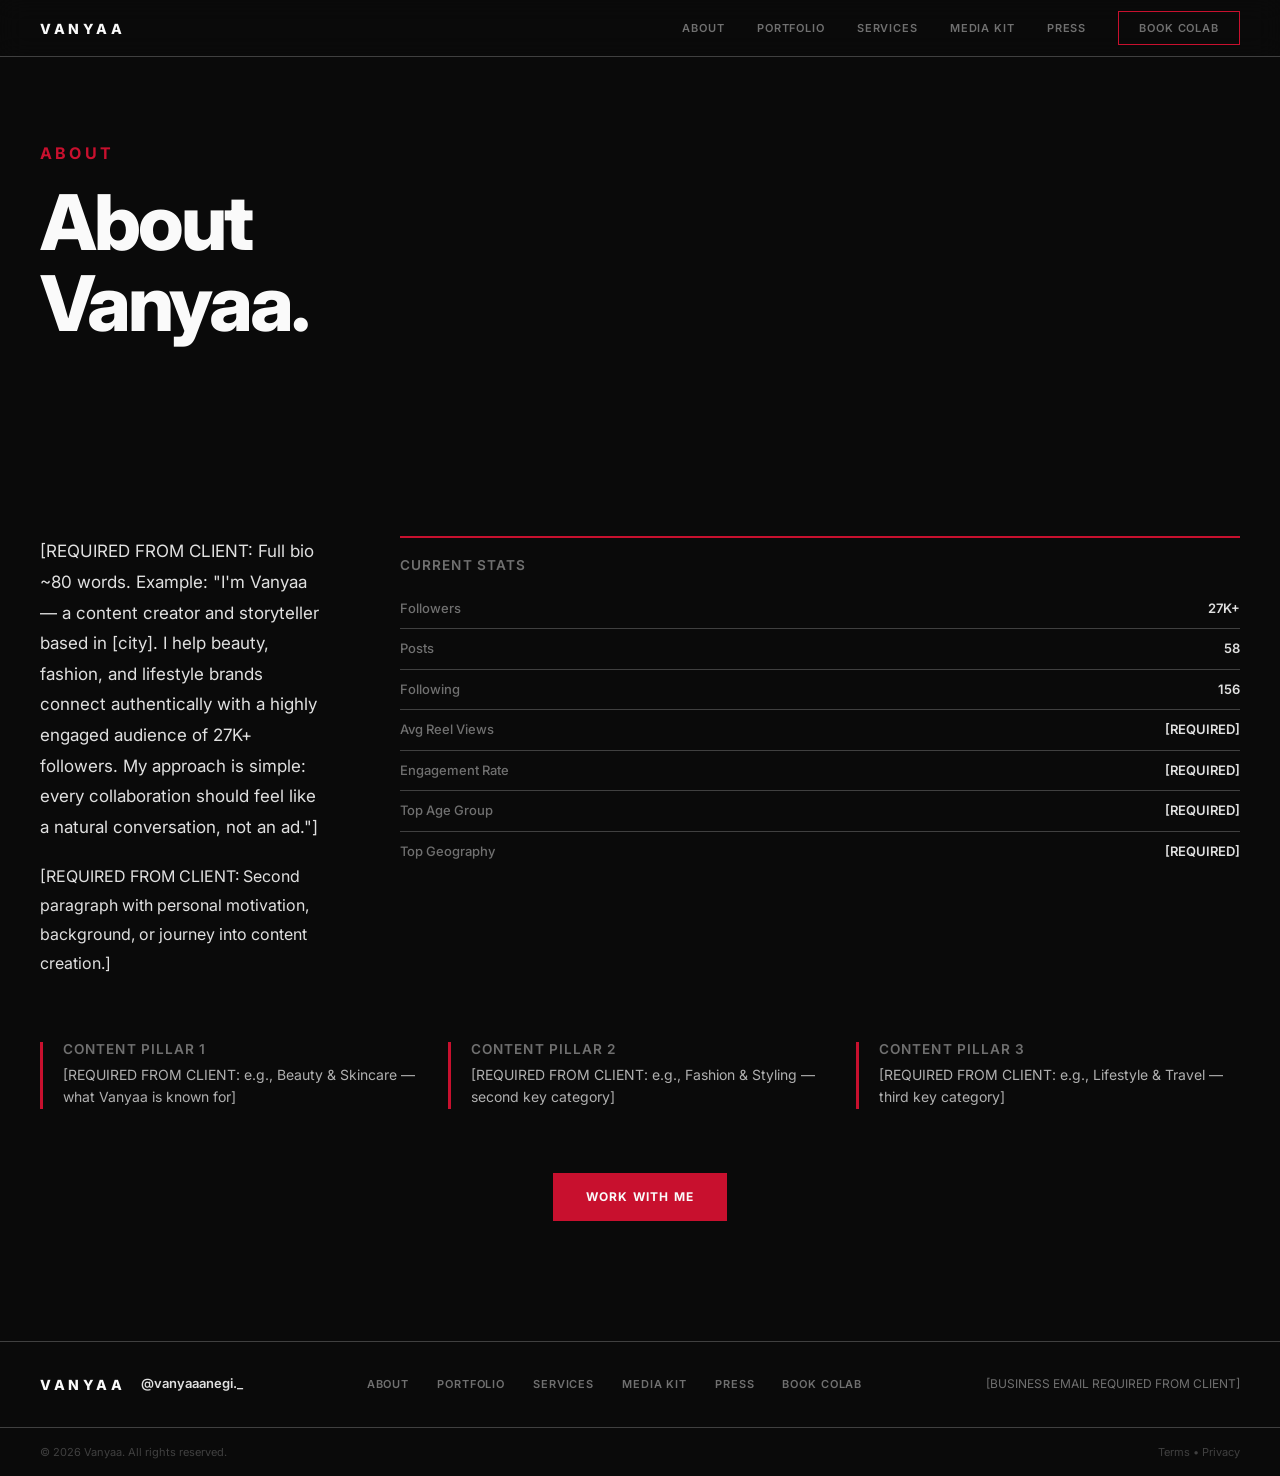
==== about.html @ 0c290fd9 "Initial commit: Vanyaa creator portfolio - Swiss design + full strategy" ====
<!doctype html>
<html lang="en">
  <head>
    <meta charset="UTF-8" />
    <meta name="viewport" content="width=device-width, initial-scale=1.0" />
    <title>About Vanyaa — Creator & Content Strategist</title>
    <meta name="description" content="Meet Vanyaa, Instagram creator @vanyaaanegi._ with 27K+ followers. [REQUIRED FROM CLIENT: one-line bio]" />
    <meta property="og:title" content="About Vanyaa — Creator & Content Strategist" />
    <meta property="og:description" content="Meet Vanyaa (@vanyaaanegi._). [REQUIRED FROM CLIENT: short bio]" />
    <meta property="og:image" content="assets/images/og-image.jpg" />
    <link rel="preconnect" href="https://fonts.googleapis.com" />
    <link rel="preconnect" href="https://fonts.gstatic.com" crossorigin />
    <link href="https://fonts.googleapis.com/css2?family=Inter:wght@300;400;500;600;700;800&display=swap" rel="stylesheet" />
    <link rel="stylesheet" href="assets/css/styles.css" />
  </head>
  <body>
    <header class="site-header" id="navbar">
      <div class="header-inner">
        <div class="brand">VANYAA</div>
        <nav class="nav-links">
          <a href="about.html">About</a>
          <a href="portfolio.html">Portfolio</a>
          <a href="services.html">Services</a>
          <a href="media-kit.html">Media Kit</a>
          <a href="press.html">Press</a>
          <a href="work-with-me.html" class="nav-cta">Book Colab</a>
        </nav>
      </div>
    </header>

    <main>
      <section class="page-header">
        <div class="container">
          <p class="eyebrow">About</p>
          <h1>About<br />Vanyaa.</h1>
        </div>
      </section>

      <section class="section">
        <div class="container">
          <div class="about-grid">
            <div class="about-text">
              <p class="about-text" style="font-size: 17px; line-height: 1.8; color: var(--gray-1);">
                [REQUIRED FROM CLIENT: Full bio ~80 words. Example: "I'm Vanyaa — a content creator and storyteller based in [city]. I help beauty, fashion, and lifestyle brands connect authentically with a highly engaged audience of 27K+ followers. My approach is simple: every collaboration should feel like a natural conversation, not an ad."]
              </p>
              <p class="about-text" style="font-size: 16px; line-height: 1.8; color: var(--gray-1);">
                [REQUIRED FROM CLIENT: Second paragraph with personal motivation, background, or journey into content creation.]
              </p>
            </div>
            <div>
              <div class="stats-block">
                <h4>Current Stats</h4>
                <div class="stat-row"><span class="stat-label">Followers</span><span class="stat-val">27K+</span></div>
                <div class="stat-row"><span class="stat-label">Posts</span><span class="stat-val">58</span></div>
                <div class="stat-row"><span class="stat-label">Following</span><span class="stat-val">156</span></div>
                <div class="stat-row"><span class="stat-label">Avg Reel Views</span><span class="stat-val">[REQUIRED]</span></div>
                <div class="stat-row"><span class="stat-label">Engagement Rate</span><span class="stat-val">[REQUIRED]</span></div>
                <div class="stat-row"><span class="stat-label">Top Age Group</span><span class="stat-val">[REQUIRED]</span></div>
                <div class="stat-row"><span class="stat-label">Top Geography</span><span class="stat-val">[REQUIRED]</span></div>
              </div>
            </div>
          </div>

          <div class="values-grid" style="margin-top: 64px;">
            <div class="value-item">
              <h4>Content Pillar 1</h4>
              <p>[REQUIRED FROM CLIENT: e.g., Beauty & Skincare — what Vanyaa is known for]</p>
            </div>
            <div class="value-item">
              <h4>Content Pillar 2</h4>
              <p>[REQUIRED FROM CLIENT: e.g., Fashion & Styling — second key category]</p>
            </div>
            <div class="value-item">
              <h4>Content Pillar 3</h4>
              <p>[REQUIRED FROM CLIENT: e.g., Lifestyle & Travel — third key category]</p>
            </div>
          </div>

          <div style="text-align: center; margin-top: 64px;">
            <a href="work-with-me.html" class="btn btn-primary">Work With Me</a>
          </div>
        </div>
      </section>
    </main>

    <footer class="site-footer">
      <div class="footer-inner">
        <div class="footer-left">
          <span class="footer-brand">VANYAA</span>
          <span class="footer-name">@vanyaaanegi._</span>
        </div>
        <div class="footer-links">
          <a href="about.html">About</a>
          <a href="portfolio.html">Portfolio</a>
          <a href="services.html">Services</a>
          <a href="media-kit.html">Media Kit</a>
          <a href="press.html">Press</a>
          <a href="work-with-me.html">Book Colab</a>
        </div>
        <div class="footer-right">
          <span>[BUSINESS EMAIL REQUIRED FROM CLIENT]</span>
        </div>
      </div>
      <div class="footer-bottom">
        <span>© 2026 Vanyaa. All rights reserved.</span>
        <span><a href="terms.html" style="color: var(--gray-4);">Terms</a> • <a href="privacy.html" style="color: var(--gray-4);">Privacy</a></span>
      </div>
    </footer>

    <script src="assets/js/main.js"></script>
    <script src="assets/js/analytics.js"></script>
  </body>
</html>
---- assets/css/styles.css ----
/* === VANYAA — PREMIUM CREATOR PORTFOLIO === */
/* Design: Minimal, editorial, Swiss-inspired */
/* Font: Inter (Helvetica-style) */

:root {
  --black: #0a0a0a;
  --white: #fafafa;
  --gray-1: #e0e0e0;
  --gray-2: #b0b0b0;
  --gray-3: #707070;
  --gray-4: #404040;
  --accent: #c8102e;
  --sans: 'Inter', Helvetica, Arial, sans-serif;
}

* { box-sizing: border-box; margin: 0; padding: 0; }

html {
  scroll-behavior: smooth;
  background: var(--black);
}

body {
  font-family: var(--sans);
  color: var(--white);
  background: var(--black);
  line-height: 1.5;
  -webkit-font-smoothing: antialiased;
}

a { color: inherit; text-decoration: none; }

img { max-width: 100%; display: block; }

/* ========= UTILITY ========= */
.container {
  max-width: 1400px;
  margin: 0 auto;
  padding: 0 40px;
}

.btn {
  display: inline-flex;
  align-items: center;
  gap: 8px;
  padding: 14px 32px;
  font-family: var(--sans);
  font-size: 12px;
  font-weight: 700;
  letter-spacing: 0.1em;
  text-transform: uppercase;
  border: 1px solid transparent;
  transition: background 0.2s ease, color 0.2s ease, border-color 0.2s ease;
  cursor: pointer;
}

.btn-primary {
  background: var(--accent);
  color: var(--white);
  border-color: var(--accent);
}

.btn-primary:hover {
  background: transparent;
  color: var(--accent);
}

.btn-outline {
  border-color: var(--gray-4);
  color: var(--gray-2);
}

.btn-outline:hover {
  border-color: var(--white);
  color: var(--white);
}

.btn-sm {
  padding: 10px 20px;
  font-size: 11px;
}

.section {
  padding: 120px 0;
  border-bottom: 1px solid var(--gray-4);
}

.section:last-child {
  border-bottom: none;
}

.eyebrow {
  font-size: 11px;
  font-weight: 700;
  letter-spacing: 0.2em;
  text-transform: uppercase;
  color: var(--accent);
  margin-bottom: 16px;
}

h1, h2, h3, h4 {
  font-family: var(--sans);
  font-weight: 800;
  line-height: 1.05;
  margin: 0;
}

h1 { font-size: clamp(2.5rem, 6vw, 5.5rem); letter-spacing: -0.04em; }
h2 { font-size: clamp(1.8rem, 3.5vw, 2.8rem); letter-spacing: -0.02em; }
h3 { font-size: 1.1rem; font-weight: 700; }
h4 { font-size: 0.85rem; font-weight: 600; text-transform: uppercase; letter-spacing: 0.08em; color: var(--gray-3); }

p {
  font-size: 15px;
  line-height: 1.7;
  color: var(--gray-2);
  margin: 0;
}

/* ========= HEADER ========= */
.site-header {
  position: fixed;
  top: 0;
  left: 0;
  right: 0;
  z-index: 100;
  background: rgba(10, 10, 10, 0.9);
  backdrop-filter: blur(12px);
  border-bottom: 1px solid var(--gray-4);
  transition: background 0.3s ease;
}

.site-header.scrolled {
  background: rgba(10, 10, 10, 0.97);
}

.header-inner {
  max-width: 1400px;
  margin: 0 auto;
  padding: 0 40px;
  height: 56px;
  display: flex;
  align-items: center;
  justify-content: space-between;
}

.brand {
  font-size: 14px;
  font-weight: 800;
  letter-spacing: 0.25em;
  color: var(--white);
}

.nav-links {
  display: flex;
  align-items: center;
  gap: 32px;
}

.nav-links a {
  font-size: 11px;
  font-weight: 600;
  letter-spacing: 0.08em;
  text-transform: uppercase;
  color: var(--gray-3);
  transition: color 0.2s ease;
}

.nav-links a:hover {
  color: var(--white);
}

.nav-cta {
  padding: 8px 20px;
  font-size: 11px;
  font-weight: 700;
  letter-spacing: 0.1em;
  text-transform: uppercase;
  border: 1px solid var(--accent);
  color: var(--accent);
  transition: background 0.2s ease, color 0.2s ease;
}

.nav-cta:hover {
  background: var(--accent);
  color: var(--white);
}

/* ========= HERO ========= */
.hero {
  min-height: 100vh;
  display: flex;
  flex-direction: column;
  justify-content: center;
  padding-top: 120px !important;
  padding-bottom: 60px !important;
}

.hero-grid {
  display: grid;
  grid-template-columns: 1fr 280px;
  gap: 80px;
  align-items: end;
}

.hero-text { align-self: center; }

.hero h1 {
  margin-bottom: 20px;
  line-height: 0.95;
}

.hero-handle {
  display: block;
  font-size: clamp(1rem, 2vw, 1.4rem);
  font-weight: 400;
  letter-spacing: 0.02em;
  color: var(--gray-3);
  margin-top: 16px;
}

.hero-actions {
  display: flex;
  gap: 16px;
  margin-top: 40px;
  flex-wrap: wrap;
}

.hero-meta {
  display: flex;
  flex-direction: column;
  gap: 12px;
  align-self: end;
  padding-bottom: 8px;
}

.meta-item {
  border-left: 2px solid var(--gray-4);
  padding-left: 16px;
}

.meta-label {
  display: block;
  font-size: 10px;
  font-weight: 700;
  letter-spacing: 0.15em;
  text-transform: uppercase;
  color: var(--gray-3);
  margin-bottom: 4px;
}

.meta-value {
  display: block;
  font-size: 13px;
  font-weight: 600;
  color: var(--gray-1);
}

/* ========= METRICS STRIP ========= */
.metrics-strip {
  display: grid;
  grid-template-columns: repeat(4, 1fr);
  gap: 32px;
  padding: 48px 0;
  border-top: 1px solid var(--gray-4);
  border-bottom: 1px solid var(--gray-4);
  margin: 80px 0;
}

.metric-item {
  text-align: center;
}

.metric-value {
  display: block;
  font-size: clamp(1.8rem, 3.5vw, 3rem);
  font-weight: 800;
  letter-spacing: -0.03em;
  line-height: 1;
  margin-bottom: 8px;
}

.metric-label {
  font-size: 11px;
  font-weight: 600;
  letter-spacing: 0.08em;
  text-transform: uppercase;
  color: var(--gray-3);
}

/* ========= CAMPAIGN CARDS ========= */
.campaigns-grid {
  display: grid;
  grid-template-columns: repeat(3, 1fr);
  gap: 24px;
  margin-top: 32px;
}

.campaign-card {
  border: 1px solid var(--gray-4);
  padding: 24px;
  transition: border-color 0.2s ease;
}

.campaign-card:hover {
  border-color: var(--gray-2);
}

.campaign-brand {
  font-size: 10px;
  font-weight: 700;
  letter-spacing: 0.2em;
  text-transform: uppercase;
  color: var(--accent);
  margin-bottom: 12px;
}

.campaign-card h3 {
  font-size: 1rem;
  margin-bottom: 8px;
}

.campaign-card p {
  font-size: 13px;
  color: var(--gray-3);
  margin-bottom: 16px;
}

.campaign-placeholder {
  width: 100%;
  height: 180px;
  background: var(--gray-4);
  margin-bottom: 16px;
  display: flex;
  align-items: center;
  justify-content: center;
  font-size: 11px;
  color: var(--gray-3);
  text-transform: uppercase;
  letter-spacing: 0.1em;
}

/* ========= WHY BRANDS ========= */
.why-grid {
  display: grid;
  grid-template-columns: repeat(3, 1fr);
  gap: 32px;
  margin-top: 32px;
}

.why-item {
  border-top: 2px solid var(--accent);
  padding-top: 20px;
}

.why-item h3 {
  font-size: 1rem;
  margin-bottom: 10px;
}

.why-item p {
  font-size: 14px;
  color: var(--gray-2);
  line-height: 1.65;
}

/* ========= TESTIMONIALS PREVIEW ========= */
.testimonials-preview {
  display: grid;
  grid-template-columns: repeat(2, 1fr);
  gap: 24px;
  margin-top: 32px;
}

.testimonial-card {
  border: 1px solid var(--gray-4);
  padding: 32px;
}

.testimonial-card blockquote {
  font-size: 15px;
  line-height: 1.7;
  color: var(--gray-1);
  margin-bottom: 20px;
  font-style: italic;
}

.testimonial-author {
  font-size: 12px;
  font-weight: 600;
  color: var(--white);
}

.testimonial-role {
  font-size: 11px;
  color: var(--gray-3);
}

/* ========= CTA SECTION ========= */
.cta-section {
  text-align: center;
  padding: 80px 0;
  border-top: 1px solid var(--gray-4);
  border-bottom: 1px solid var(--gray-4);
  margin-top: 80px;
}

.cta-section h2 {
  max-width: 20ch;
  margin: 0 auto 16px;
}

.cta-section p {
  max-width: 50ch;
  margin: 0 auto 32px;
}

/* ========= FOOTER ========= */
.site-footer {
  border-top: 1px solid var(--gray-4);
  max-width: 1400px;
  margin: 0 auto;
}

.footer-inner {
  padding: 32px 40px;
  display: flex;
  align-items: center;
  justify-content: space-between;
  flex-wrap: wrap;
  gap: 16px;
}

.footer-left {
  display: flex;
  align-items: center;
  gap: 16px;
}

.footer-brand {
  font-size: 14px;
  font-weight: 800;
  letter-spacing: 0.25em;
  color: var(--white);
}

.footer-name {
  font-size: 13px;
  font-weight: 600;
  color: var(--gray-1);
}

.footer-links {
  display: flex;
  gap: 28px;
}

.footer-links a {
  font-size: 11px;
  font-weight: 600;
  letter-spacing: 0.08em;
  text-transform: uppercase;
  color: var(--gray-3);
  transition: color 0.2s ease;
}

.footer-links a:hover {
  color: var(--white);
}

.footer-right {
  font-size: 12px;
  color: var(--gray-3);
}

.footer-bottom {
  max-width: 1400px;
  margin: 0 auto;
  padding: 16px 40px;
  border-top: 1px solid var(--gray-4);
  display: flex;
  justify-content: space-between;
  font-size: 11px;
  color: var(--gray-4);
}

/* ========= PAGE HEADER ========= */
.page-header {
  padding: 140px 0 60px;
}

.page-header h1 {
  margin-bottom: 12px;
}

.page-header p {
  max-width: 50ch;
  font-size: 16px;
}

/* ========= ABOUT PAGE ========= */
.about-grid {
  display: grid;
  grid-template-columns: 280px 1fr;
  gap: 80px;
  align-items: start;
}

.about-text p {
  font-size: 16px;
  line-height: 1.8;
  color: var(--gray-1);
  margin-bottom: 20px;
}

.about-text p:last-child { margin-bottom: 0; }

.stats-block {
  border-top: 2px solid var(--accent);
  padding-top: 20px;
  margin-bottom: 24px;
}

.stats-block h4 {
  margin-bottom: 16px;
}

.stat-row {
  display: flex;
  justify-content: space-between;
  padding: 10px 0;
  border-bottom: 1px solid var(--gray-4);
  font-size: 13px;
}

.stat-row:last-child { border-bottom: none; }

.stat-label {
  color: var(--gray-3);
  font-weight: 500;
}

.stat-val {
  color: var(--gray-1);
  font-weight: 600;
}

.values-grid {
  display: grid;
  grid-template-columns: repeat(3, 1fr);
  gap: 24px;
  margin-top: 40px;
}

.value-item {
  border-left: 3px solid var(--accent);
  padding-left: 20px;
}

.value-item h4 { margin-bottom: 8px; }

.value-item p {
  font-size: 14px;
  color: var(--gray-2);
  line-height: 1.6;
}

/* ========= PORTFOLIO PAGE ========= */
.filter-bar {
  display: flex;
  gap: 12px;
  margin: 32px 0;
  flex-wrap: wrap;
}

.filter-btn {
  padding: 8px 16px;
  font-size: 11px;
  font-weight: 600;
  letter-spacing: 0.08em;
  text-transform: uppercase;
  background: transparent;
  color: var(--gray-3);
  border: 1px solid var(--gray-4);
  cursor: pointer;
  transition: all 0.2s ease;
  font-family: var(--sans);
}

.filter-btn:hover,
.filter-btn.active {
  border-color: var(--accent);
  color: var(--accent);
}

.portfolio-grid {
  display: grid;
  grid-template-columns: repeat(3, 1fr);
  gap: 24px;
}

.portfolio-card {
  border: 1px solid var(--gray-4);
  transition: border-color 0.2s ease;
}

.portfolio-card:hover {
  border-color: var(--gray-2);
}

.portfolio-thumb {
  width: 100%;
  height: 220px;
  background: var(--gray-4);
  display: flex;
  align-items: center;
  justify-content: center;
  font-size: 10px;
  color: var(--gray-3);
  text-transform: uppercase;
  letter-spacing: 0.1em;
}

.portfolio-content {
  padding: 20px;
}

.portfolio-brand {
  font-size: 10px;
  font-weight: 700;
  letter-spacing: 0.15em;
  text-transform: uppercase;
  color: var(--accent);
  margin-bottom: 8px;
}

.portfolio-content h3 {
  font-size: 1rem;
  margin-bottom: 6px;
}

.portfolio-meta {
  display: flex;
  gap: 16px;
  margin: 12px 0;
  font-size: 11px;
  color: var(--gray-3);
}

.metric-badges {
  display: flex;
  gap: 8px;
  flex-wrap: wrap;
}

.badge {
  padding: 4px 10px;
  font-size: 10px;
  font-weight: 600;
  letter-spacing: 0.05em;
  background: rgba(200, 16, 46, 0.1);
  color: var(--accent);
  border: 1px solid rgba(200, 16, 46, 0.3);
}

.portfolio-cta {
  margin-top: 16px;
  padding-top: 16px;
  border-top: 1px solid var(--gray-4);
}

/* ========= SERVICES PAGE ========= */
.services-table {
  width: 100%;
  border-collapse: collapse;
  margin-top: 32px;
}

.services-table th,
.services-table td {
  padding: 16px 20px;
  text-align: left;
  border-bottom: 1px solid var(--gray-4);
  font-size: 14px;
}

.services-table th {
  font-size: 11px;
  font-weight: 700;
  letter-spacing: 0.1em;
  text-transform: uppercase;
  color: var(--gray-3);
}

.services-table td {
  color: var(--gray-2);
}

.services-table tr:hover td {
  background: rgba(255, 255, 255, 0.02);
}

.addons-grid {
  display: grid;
  grid-template-columns: repeat(3, 1fr);
  gap: 24px;
  margin-top: 48px;
}

.addon-card {
  border: 1px solid var(--gray-4);
  padding: 24px;
}

.addon-card h4 { margin-bottom: 8px; }

.addon-card p {
  font-size: 14px;
  color: var(--gray-2);
  line-height: 1.6;
}

.pricing-note {
  margin-top: 48px;
  padding: 32px;
  border: 1px solid var(--gray-4);
  text-align: center;
}

.pricing-note h3 {
  margin-bottom: 12px;
}

/* ========= MEDIA KIT PAGE ========= */
.kit-section {
  margin-bottom: 48px;
}

.kit-section:last-child { margin-bottom: 0; }

.kit-section h3 {
  font-size: 1rem;
  margin-bottom: 16px;
  padding-bottom: 12px;
  border-bottom: 1px solid var(--gray-4);
}

.kit-placeholder {
  padding: 24px;
  background: rgba(255, 255, 255, 0.03);
  border: 1px dashed var(--gray-4);
  text-align: center;
  font-size: 13px;
  color: var(--gray-3);
  margin-top: 16px;
}

.download-btn {
  display: inline-flex;
  align-items: center;
  gap: 10px;
  padding: 16px 36px;
  background: var(--accent);
  color: var(--white);
  font-size: 12px;
  font-weight: 700;
  letter-spacing: 0.1em;
  text-transform: uppercase;
  border: none;
  cursor: pointer;
  transition: background 0.2s ease;
  font-family: var(--sans);
}

.download-btn:hover {
  background: #a00d25;
}

.update-note {
  font-size: 12px;
  color: var(--gray-3);
  margin-top: 16px;
}

/* ========= WORK WITH ME (FORM) ========= */
.form-container {
  max-width: 720px;
  margin: 0 auto;
}

.form-group {
  margin-bottom: 24px;
}

.form-group label {
  display: block;
  font-size: 11px;
  font-weight: 700;
  letter-spacing: 0.1em;
  text-transform: uppercase;
  color: var(--gray-3);
  margin-bottom: 8px;
}

.form-group input,
.form-group select,
.form-group textarea {
  width: 100%;
  padding: 14px 16px;
  font-family: var(--sans);
  font-size: 14px;
  color: var(--white);
  background: rgba(255, 255, 255, 0.05);
  border: 1px solid var(--gray-4);
  transition: border-color 0.2s ease;
}

.form-group input:focus,
.form-group select:focus,
.form-group textarea:focus {
  outline: none;
  border-color: var(--accent);
}

.form-group textarea {
  min-height: 120px;
  resize: vertical;
}

.form-group select {
  cursor: pointer;
  -webkit-appearance: none;
  appearance: none;
  background-image: url("data:image/svg+xml,%3Csvg xmlns='http://www.w3.org/2000/svg' width='12' height='8'%3E%3Cpath d='M1 1l5 5 5-5' stroke='%23707070' stroke-width='1.5' fill='none'/%3E%3C/svg%3E");
  background-repeat: no-repeat;
  background-position: right 16px center;
}

.checkbox-group {
  display: flex;
  flex-wrap: wrap;
  gap: 12px;
}

.checkbox-item {
  display: flex;
  align-items: center;
  gap: 8px;
}

.checkbox-item input[type="checkbox"] {
  width: 16px;
  height: 16px;
  accent-color: var(--accent);
}

.checkbox-item label {
  font-size: 13px;
  color: var(--gray-2);
  text-transform: none;
  letter-spacing: normal;
  font-weight: 500;
}

.consent-group {
  display: flex;
  align-items: flex-start;
  gap: 12px;
  padding: 20px;
  border: 1px solid var(--gray-4);
  margin-bottom: 32px;
}

.consent-group input[type="checkbox"] {
  width: 18px;
  height: 18px;
  margin-top: 2px;
  accent-color: var(--accent);
  flex-shrink: 0;
}

.consent-group label {
  font-size: 13px;
  color: var(--gray-2);
  line-height: 1.6;
}

.form-submit {
  width: 100%;
  padding: 18px;
  font-size: 13px;
}

.form-success {
  display: none;
  padding: 48px;
  border: 1px solid var(--gray-4);
  text-align: center;
}

.form-success h3 {
  margin-bottom: 12px;
  color: var(--accent);
}

.form-success p {
  max-width: 50ch;
  margin: 0 auto;
}

/* ========= PRESS PAGE ========= */
.testimonials-grid {
  display: grid;
  grid-template-columns: repeat(2, 1fr);
  gap: 24px;
  margin-top: 32px;
}

.press-list {
  margin-top: 48px;
}

.press-item {
  display: flex;
  align-items: center;
  justify-content: space-between;
  padding: 20px 0;
  border-bottom: 1px solid var(--gray-4);
  gap: 24px;
}

.press-item:first-child {
  border-top: 1px solid var(--gray-4);
}

.press-pub {
  font-size: 10px;
  font-weight: 700;
  letter-spacing: 0.15em;
  text-transform: uppercase;
  color: var(--accent);
}

.press-item h4 {
  font-size: 1rem;
  margin-top: 4px;
}

.press-link {
  font-size: 11px;
  font-weight: 600;
  letter-spacing: 0.08em;
  text-transform: uppercase;
  color: var(--accent);
  white-space: nowrap;
}

/* ========= LEGAL PAGES ========= */
.legal-content {
  max-width: 800px;
}

.legal-content h3 {
  font-size: 1.1rem;
  margin: 32px 0 12px;
  color: var(--white);
}

.legal-content h3:first-child { margin-top: 0; }

.legal-content p,
.legal-content li {
  font-size: 14px;
  line-height: 1.7;
  color: var(--gray-2);
  margin-bottom: 12px;
}

.legal-content ul {
  padding-left: 20px;
}

.legal-content li {
  margin-bottom: 8px;
}

/* ========= RESPONSIVE ========= */
@media (max-width: 1024px) {
  .hero-grid,
  .about-grid {
    grid-template-columns: 1fr;
    gap: 48px;
  }

  .hero-meta {
    flex-direction: row;
    flex-wrap: wrap;
    gap: 24px;
    align-self: start;
  }

  .campaigns-grid,
  .why-grid,
  .values-grid,
  .portfolio-grid,
  .addons-grid {
    grid-template-columns: 1fr;
  }

  .metrics-strip {
    grid-template-columns: repeat(2, 1fr);
  }

  .testimonials-grid,
  .testimonials-preview {
    grid-template-columns: 1fr;
  }
}

@media (max-width: 768px) {
  .container,
  .header-inner,
  .footer-inner,
  .footer-bottom {
    padding-left: 20px;
    padding-right: 20px;
  }

  .nav-links {
    display: none;
  }

  h1 { font-size: 2.4rem; }

  .metrics-strip {
    grid-template-columns: 1fr;
  }

  .form-container {
    padding: 0 20px;
  }

  .footer-inner {
    flex-direction: column;
    align-items: flex-start;
  }

  .footer-links {
    flex-wrap: wrap;
    gap: 16px;
  }

  .footer-bottom {
    flex-direction: column;
    gap: 4px;
  }
}
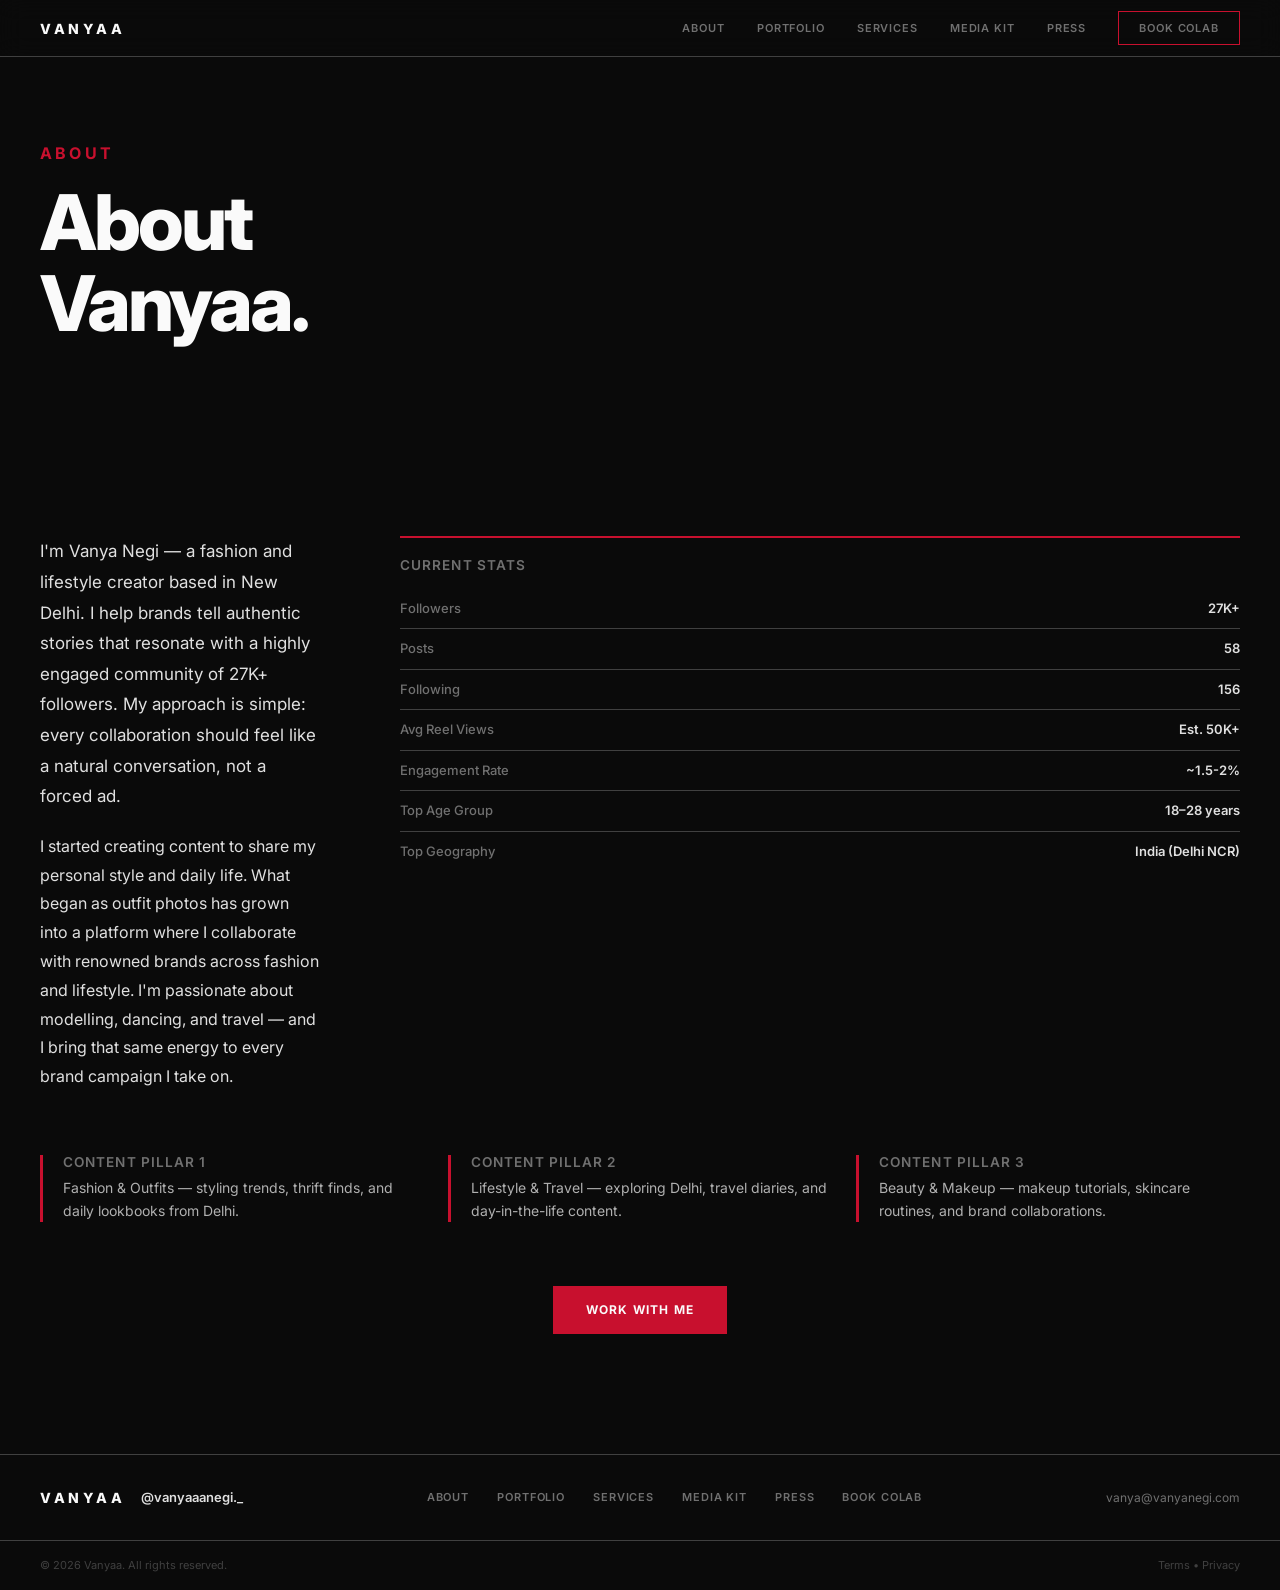
==== commit 09b846be: "Fill real data: Vanya Negi, Delhi-based, fashion & lifestyle, 27K+ followers, Myntra case study" ====
--- a/about.html
+++ b/about.html
@@ -4,9 +4,9 @@
     <meta charset="UTF-8" />
     <meta name="viewport" content="width=device-width, initial-scale=1.0" />
     <title>About Vanyaa — Creator & Content Strategist</title>
-    <meta name="description" content="Meet Vanyaa, Instagram creator @vanyaaanegi._ with 27K+ followers. [REQUIRED FROM CLIENT: one-line bio]" />
+    <meta name="description" content="Meet Vanya Negi, Delhi-based fashion & lifestyle creator @vanyaaanegi._ with 27K+ followers." />
     <meta property="og:title" content="About Vanyaa — Creator & Content Strategist" />
-    <meta property="og:description" content="Meet Vanyaa (@vanyaaanegi._). [REQUIRED FROM CLIENT: short bio]" />
+    <meta property="og:description" content="Vanya Negi (@vanyaaanegi._) — Delhi-based fashion & lifestyle creator helping brands connect authentically." />
     <meta property="og:image" content="assets/images/og-image.jpg" />
     <link rel="preconnect" href="https://fonts.googleapis.com" />
     <link rel="preconnect" href="https://fonts.gstatic.com" crossorigin />
@@ -41,10 +41,10 @@
           <div class="about-grid">
             <div class="about-text">
               <p class="about-text" style="font-size: 17px; line-height: 1.8; color: var(--gray-1);">
-                [REQUIRED FROM CLIENT: Full bio ~80 words. Example: "I'm Vanyaa — a content creator and storyteller based in [city]. I help beauty, fashion, and lifestyle brands connect authentically with a highly engaged audience of 27K+ followers. My approach is simple: every collaboration should feel like a natural conversation, not an ad."]
+                I'm Vanya Negi — a fashion and lifestyle creator based in New Delhi. I help brands tell authentic stories that resonate with a highly engaged community of 27K+ followers. My approach is simple: every collaboration should feel like a natural conversation, not a forced ad.
               </p>
               <p class="about-text" style="font-size: 16px; line-height: 1.8; color: var(--gray-1);">
-                [REQUIRED FROM CLIENT: Second paragraph with personal motivation, background, or journey into content creation.]
+                I started creating content to share my personal style and daily life. What began as outfit photos has grown into a platform where I collaborate with renowned brands across fashion and lifestyle. I'm passionate about modelling, dancing, and travel — and I bring that same energy to every brand campaign I take on.
               </p>
             </div>
             <div>
@@ -53,10 +53,10 @@
                 <div class="stat-row"><span class="stat-label">Followers</span><span class="stat-val">27K+</span></div>
                 <div class="stat-row"><span class="stat-label">Posts</span><span class="stat-val">58</span></div>
                 <div class="stat-row"><span class="stat-label">Following</span><span class="stat-val">156</span></div>
-                <div class="stat-row"><span class="stat-label">Avg Reel Views</span><span class="stat-val">[REQUIRED]</span></div>
-                <div class="stat-row"><span class="stat-label">Engagement Rate</span><span class="stat-val">[REQUIRED]</span></div>
-                <div class="stat-row"><span class="stat-label">Top Age Group</span><span class="stat-val">[REQUIRED]</span></div>
-                <div class="stat-row"><span class="stat-label">Top Geography</span><span class="stat-val">[REQUIRED]</span></div>
+                <div class="stat-row"><span class="stat-label">Avg Reel Views</span><span class="stat-val">Est. 50K+</span></div>
+                <div class="stat-row"><span class="stat-label">Engagement Rate</span><span class="stat-val">~1.5-2%</span></div>
+                <div class="stat-row"><span class="stat-label">Top Age Group</span><span class="stat-val">18–28 years</span></div>
+                <div class="stat-row"><span class="stat-label">Top Geography</span><span class="stat-val">India (Delhi NCR)</span></div>
               </div>
             </div>
           </div>
@@ -64,15 +64,15 @@
           <div class="values-grid" style="margin-top: 64px;">
             <div class="value-item">
               <h4>Content Pillar 1</h4>
-              <p>[REQUIRED FROM CLIENT: e.g., Beauty & Skincare — what Vanyaa is known for]</p>
+              <p>Fashion & Outfits — styling trends, thrift finds, and daily lookbooks from Delhi.</p>
             </div>
             <div class="value-item">
               <h4>Content Pillar 2</h4>
-              <p>[REQUIRED FROM CLIENT: e.g., Fashion & Styling — second key category]</p>
+              <p>Lifestyle & Travel — exploring Delhi, travel diaries, and day-in-the-life content.</p>
             </div>
             <div class="value-item">
               <h4>Content Pillar 3</h4>
-              <p>[REQUIRED FROM CLIENT: e.g., Lifestyle & Travel — third key category]</p>
+              <p>Beauty & Makeup — makeup tutorials, skincare routines, and brand collaborations.</p>
             </div>
           </div>
 
@@ -98,7 +98,7 @@
           <a href="work-with-me.html">Book Colab</a>
         </div>
         <div class="footer-right">
-          <span>[BUSINESS EMAIL REQUIRED FROM CLIENT]</span>
+          <span>vanya@vanyanegi.com</span>
         </div>
       </div>
       <div class="footer-bottom">
